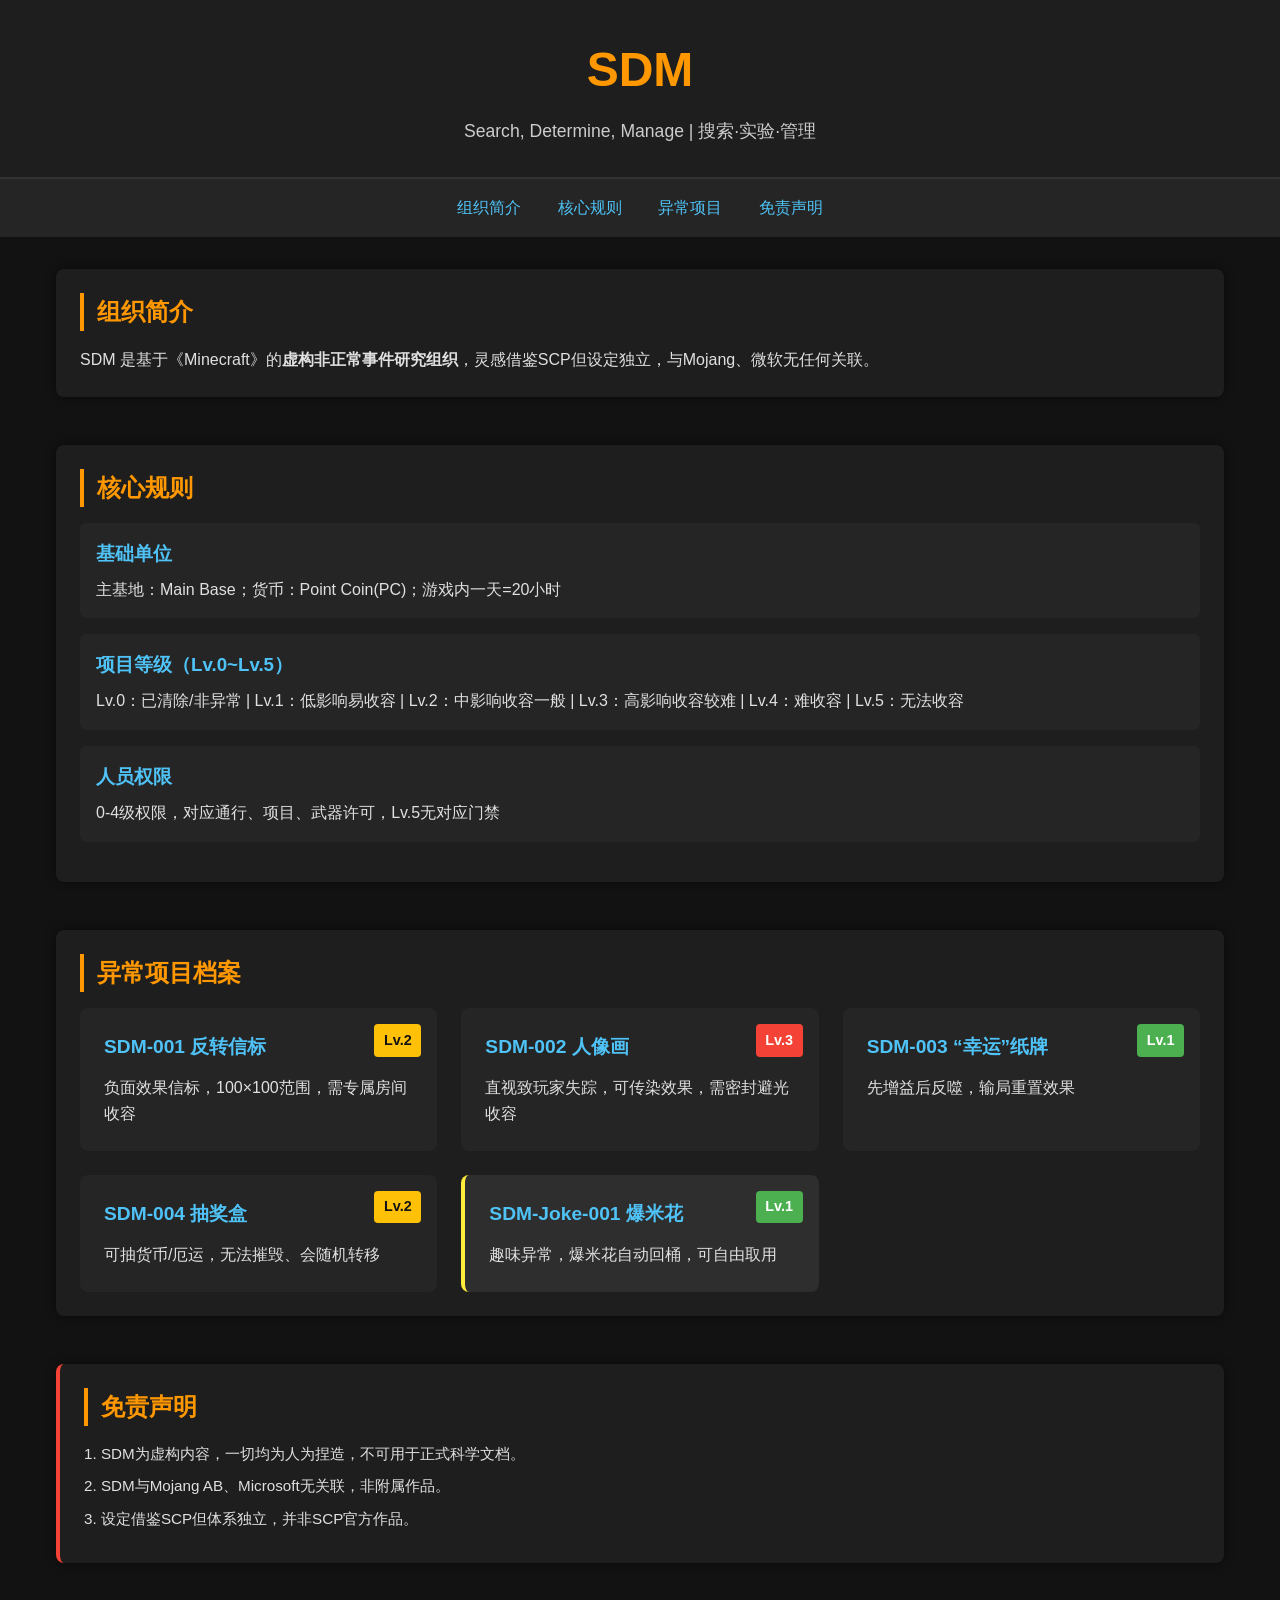
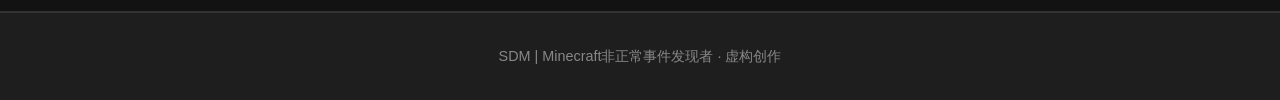
==== sdm/index.html @ fd4e28ee "Sdm homepage tips:AI make it." ====
<!DOCTYPE html>
<html lang="zh-CN">
<head>
    <meta charset="UTF-8">
    <meta name="viewport" content="width=device-width, initial-scale=1.0">
    <title>SDM - Minecraft非正常事件发现者</title>
    <link rel="stylesheet" href="sdm.css">
</head>
<body>
    <!-- 头部 -->
    <header class="site-header">
        <h1>SDM</h1>
        <p>Search, Determine, Manage | 搜索·实验·管理</p>
    </header>

    <!-- 导航 -->
    <nav class="navbar">
        <a href="#intro">组织简介</a>
        <a href="#rule">核心规则</a>
        <a href="#items">异常项目</a>
        <a href="#disclaimer">免责声明</a>
    </nav>

    <!-- 主体内容 -->
    <main class="container">
        <!-- 组织简介 -->
        <section id="intro" class="section">
            <h2>组织简介</h2>
            <p>SDM 是基于《Minecraft》的<strong>虚构非正常事件研究组织</strong>，灵感借鉴SCP但设定独立，与Mojang、微软无任何关联。</p>
        </section>

        <!-- 核心规则 -->
        <section id="rule" class="section">
            <h2>核心规则</h2>
            <div class="rule-box">
                <h3>基础单位</h3>
                <p>主基地：Main Base；货币：Point Coin(PC)；游戏内一天=20小时</p>
            </div>
            <div class="rule-box">
                <h3>项目等级（Lv.0~Lv.5）</h3>
                <p>Lv.0：已清除/非异常 | Lv.1：低影响易收容 | Lv.2：中影响收容一般 | Lv.3：高影响收容较难 | Lv.4：难收容 | Lv.5：无法收容</p>
            </div>
            <div class="rule-box">
                <h3>人员权限</h3>
                <p>0-4级权限，对应通行、项目、武器许可，Lv.5无对应门禁</p>
            </div>
        </section>

        <!-- 异常项目 -->
        <section id="items" class="section">
            <h2>异常项目档案</h2>
            <div class="item-card-group">
                <!-- 001 -->
                <div class="item-card">
                    <span class="level lv2">Lv.2</span>
                    <h3><a href="sdm-001.html">SDM-001 反转信标</a></h3>
                    <p>负面效果信标，100×100范围，需专属房间收容</p>
                </div>
                <!-- 002 -->
                <div class="item-card">
                    <span class="level lv3">Lv.3</span>
                    <h3><a href="sdm-002.html">SDM-002 人像画</a></h3>
                    <p>直视致玩家失踪，可传染效果，需密封避光收容</p>
                </div>
                <!-- 003 -->
                <div class="item-card">
                    <span class="level lv1">Lv.1</span>
                    <h3><a href="sdm-003.html">SDM-003 “幸运”纸牌</a></h3>
                    <p>先增益后反噬，输局重置效果</p>
                </div>
                <!-- 004 -->
                <div class="item-card">
                    <span class="level lv2">Lv.2</span>
                    <h3><a href="sdm-004.html">SDM-004 抽奖盒</a></h3>
                    <p>可抽货币/厄运，无法摧毁、会随机转移</p>
                </div>
                <!-- 玩笑项目 -->
                <div class="item-card joke">
                    <span class="level lv1">Lv.1</span>
                    <h3><a href="sdm-joke-001.html">SDM-Joke-001 爆米花</a></h3>
                    <p>趣味异常，爆米花自动回桶，可自由取用</p>
                </div>
            </div>
        </section>

        <!-- 免责声明 -->
        <section id="disclaimer" class="section disclaimer">
            <h2>免责声明</h2>
            <p>1. SDM为虚构内容，一切均为人为捏造，不可用于正式科学文档。</p>
            <p>2. SDM与Mojang AB、Microsoft无关联，非附属作品。</p>
            <p>3. 设定借鉴SCP但体系独立，并非SCP官方作品。</p>
        </section>
    </main>

    <!-- 底部 -->
    <footer class="site-footer">
        <p>SDM | Minecraft非正常事件发现者 · 虚构创作</p>
    </footer>
</body>
</html>
---- sdm/sdm.css ----
/* 全局重置 */
* {
    margin: 0;
    padding: 0;
    box-sizing: border-box;
    font-family: "Microsoft YaHei", Arial, sans-serif;
}

/* 基础样式 */
body {
    background-color: #121212;
    color: #e0e0e0;
    line-height: 1.6;
}

a {
    color: #4fc3f7;
    text-decoration: none;
}

a:hover {
    color: #81d4fa;
}

/* 头部 */
.site-header {
    text-align: center;
    padding: 2rem 1rem;
    background-color: #1e1e1e;
    border-bottom: 2px solid #333;
}

.site-header h1 {
    font-size: 3rem;
    color: #ff9800;
    margin-bottom: 0.5rem;
}

.site-header p {
    font-size: 1.1rem;
    color: #ccc;
}

/* 导航 */
.navbar {
    background-color: #252525;
    padding: 1rem;
    text-align: center;
    position: sticky;
    top: 0;
    z-index: 99;
}

.navbar a {
    margin: 0 1rem;
    font-size: 1rem;
    font-weight: 500;
}

/* 容器 */
.container {
    max-width: 1200px;
    margin: 2rem auto;
    padding: 0 1rem;
}

/* 板块 */
.section {
    margin-bottom: 3rem;
    padding: 1.5rem;
    background-color: #1e1e1e;
    border-radius: 8px;
    box-shadow: 0 0 10px rgba(0,0,0,0.5);
}

.section h2 {
    color: #ff9800;
    margin-bottom: 1rem;
    border-left: 4px solid #ff9800;
    padding-left: 0.8rem;
}

/* 规则盒子 */
.rule-box {
    margin-bottom: 1rem;
    padding: 1rem;
    background-color: #252525;
    border-radius: 6px;
}

.rule-box h3 {
    color: #4fc3f7;
    margin-bottom: 0.5rem;
}

/* 项目卡片组 */
.item-card-group {
    display: grid;
    grid-template-columns: repeat(auto-fill, minmax(280px, 1fr));
    gap: 1.5rem;
}

/* 项目卡片 */
.item-card {
    background-color: #252525;
    padding: 1.5rem;
    border-radius: 8px;
    position: relative;
    transition: transform 0.3s;
}

.item-card:hover {
    transform: translateY(-5px);
}

.item-card.joke {
    background-color: #2e2e2e;
    border-left: 4px solid #ffeb3b;
}

/* 等级标签 */
.level {
    position: absolute;
    top: 1rem;
    right: 1rem;
    padding: 0.3rem 0.6rem;
    border-radius: 4px;
    font-size: 0.9rem;
    font-weight: bold;
}

.lv1 {
    background-color: #4caf50;
    color: #fff;
}

.lv2 {
    background-color: #ffc107;
    color: #121212;
}

.lv3 {
    background-color: #f44336;
    color: #fff;
}

.item-card h3 {
    margin-bottom: 0.8rem;
    font-size: 1.2rem;
}

/* 免责声明 */
.disclaimer {
    border-left: 4px solid #f44336;
}

.disclaimer p {
    margin-bottom: 0.5rem;
    font-size: 0.95rem;
}

/* 底部 */
.site-footer {
    text-align: center;
    padding: 2rem 1rem;
    background-color: #1e1e1e;
    border-top: 2px solid #333;
    color: #888;
    font-size: 0.9rem;
}
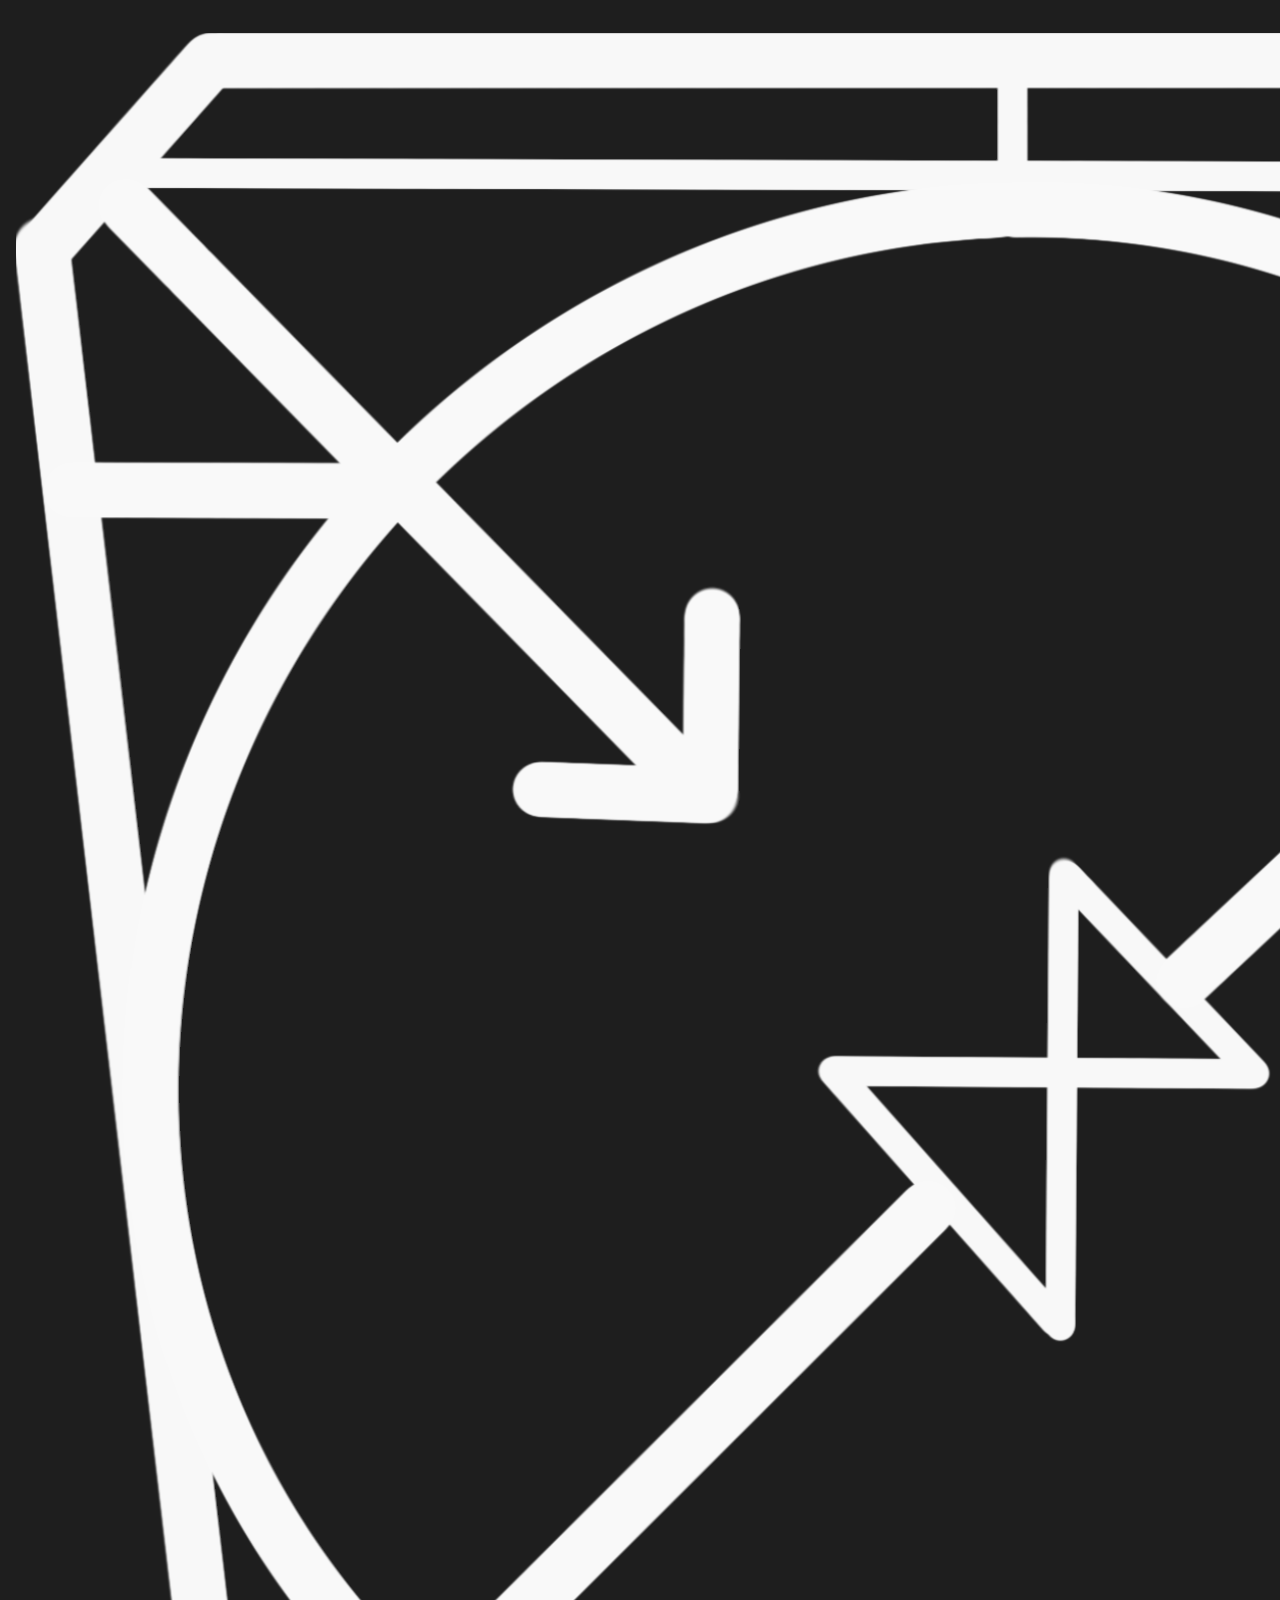
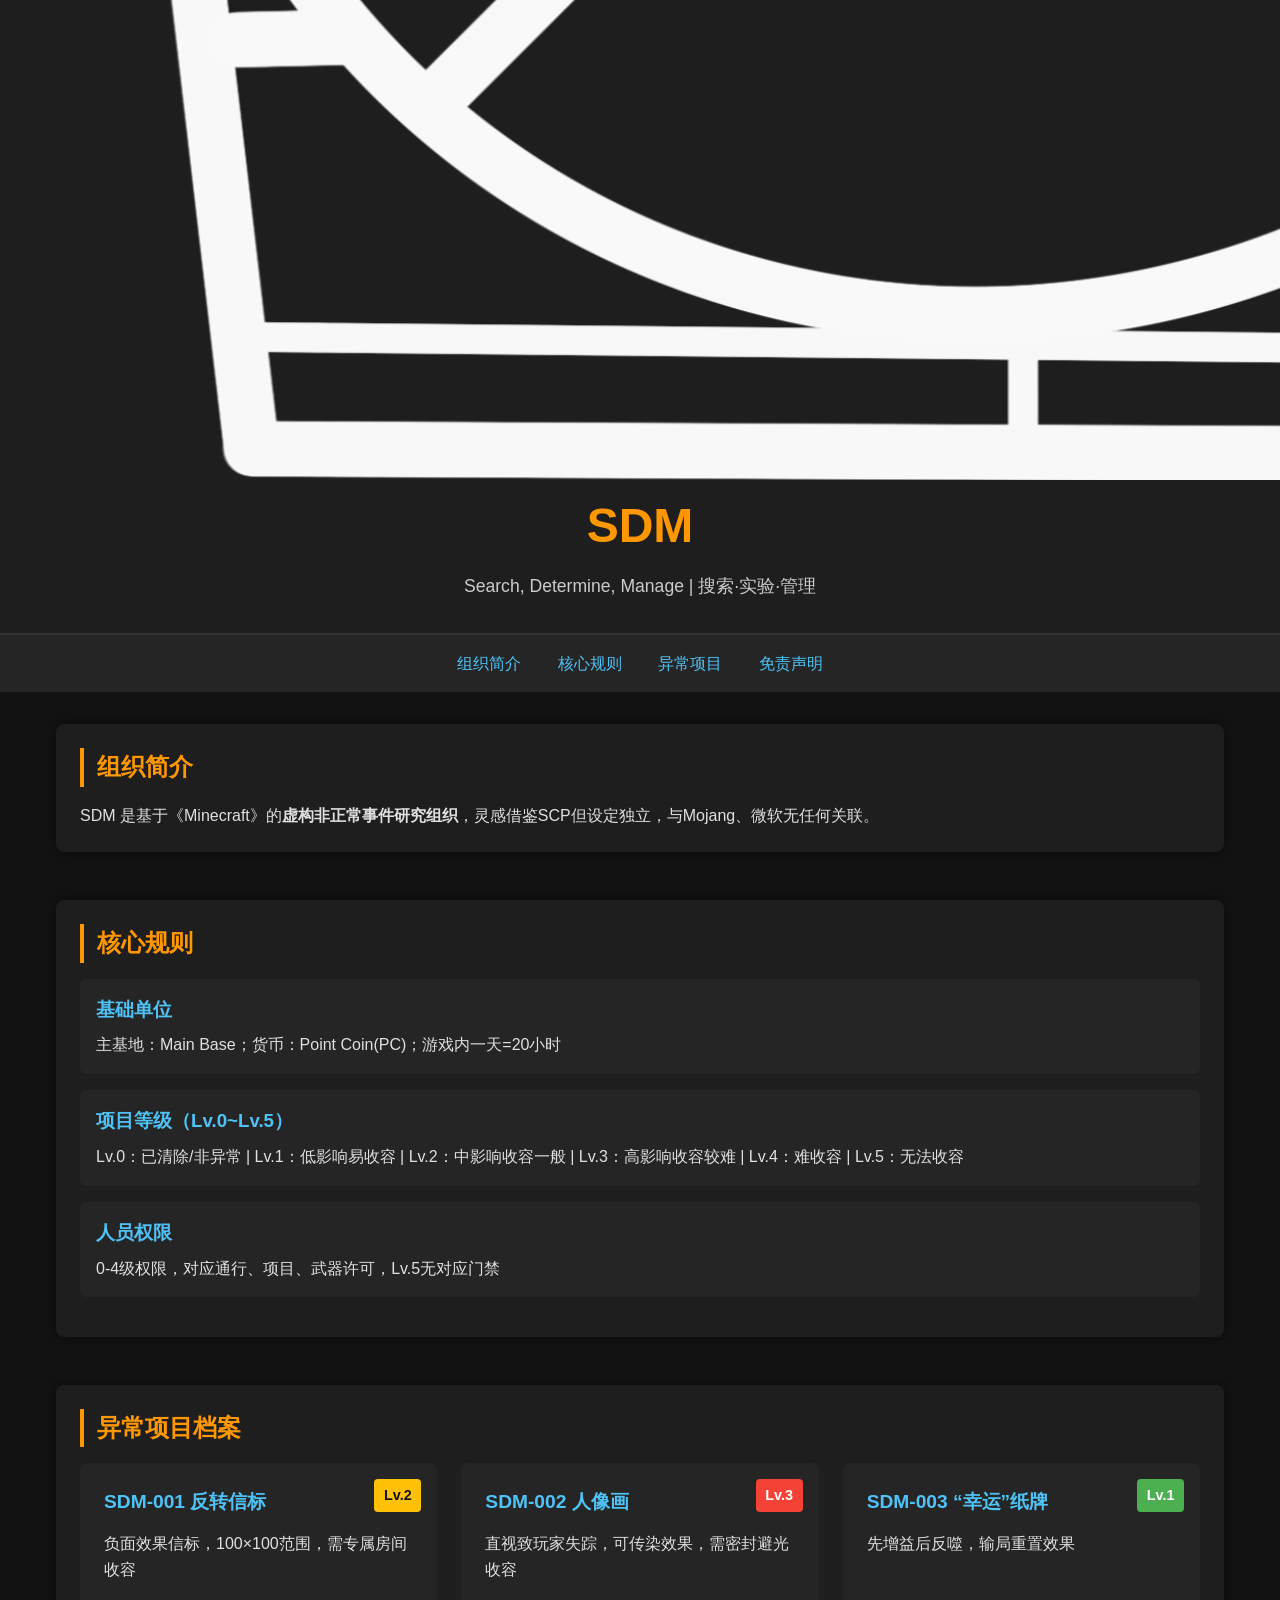
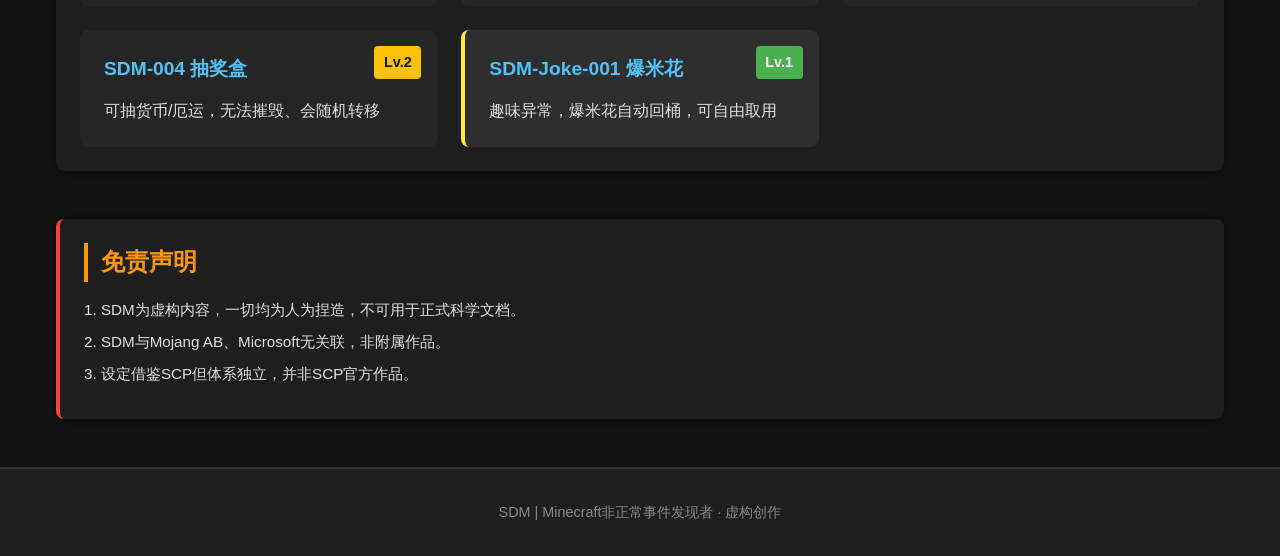
==== commit d8cdfcb0: "Update index.html" ====
--- a/sdm/index.html
+++ b/sdm/index.html
@@ -9,6 +9,7 @@
 <body>
     <!-- 头部 -->
     <header class="site-header">
+        <img src="SDM-Pic(White).png" alt="SDM图标">
         <h1>SDM</h1>
         <p>Search, Determine, Manage | 搜索·实验·管理</p>
     </header>
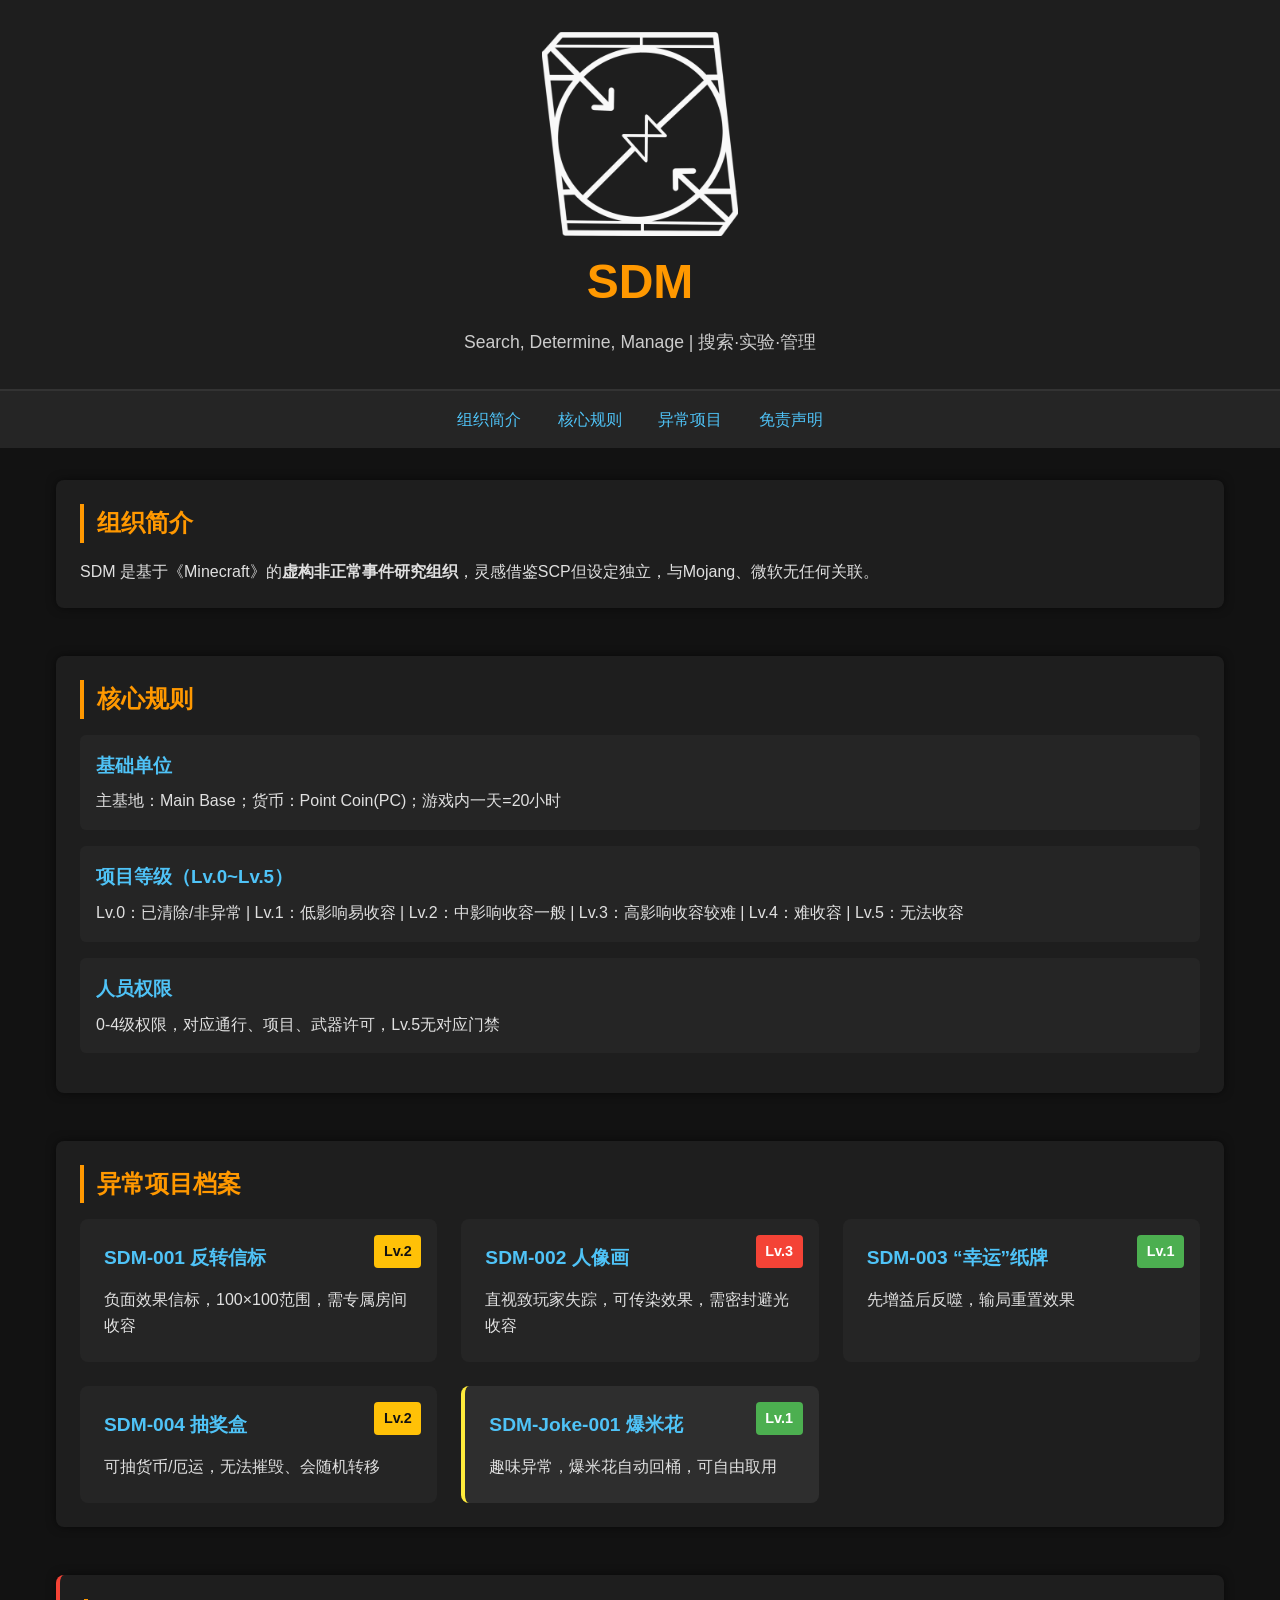
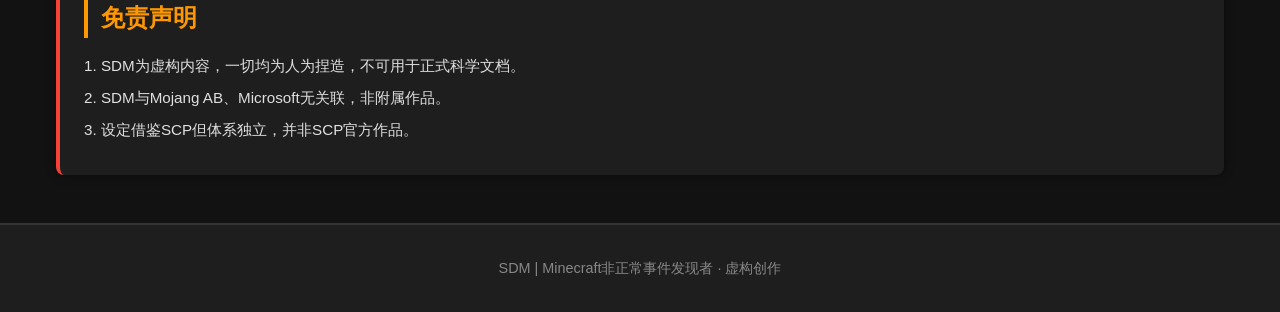
==== commit a21f5b56: "Update index.html" ====
--- a/sdm/index.html
+++ b/sdm/index.html
@@ -9,7 +9,7 @@
 <body>
     <!-- 头部 -->
     <header class="site-header">
-        <img src="SDM-Pic(White).png" alt="SDM图标">
+        <img src="SDM-Pic(White).png" alt="SDM图标" width=196 height=204>
         <h1>SDM</h1>
         <p>Search, Determine, Manage | 搜索·实验·管理</p>
     </header>
